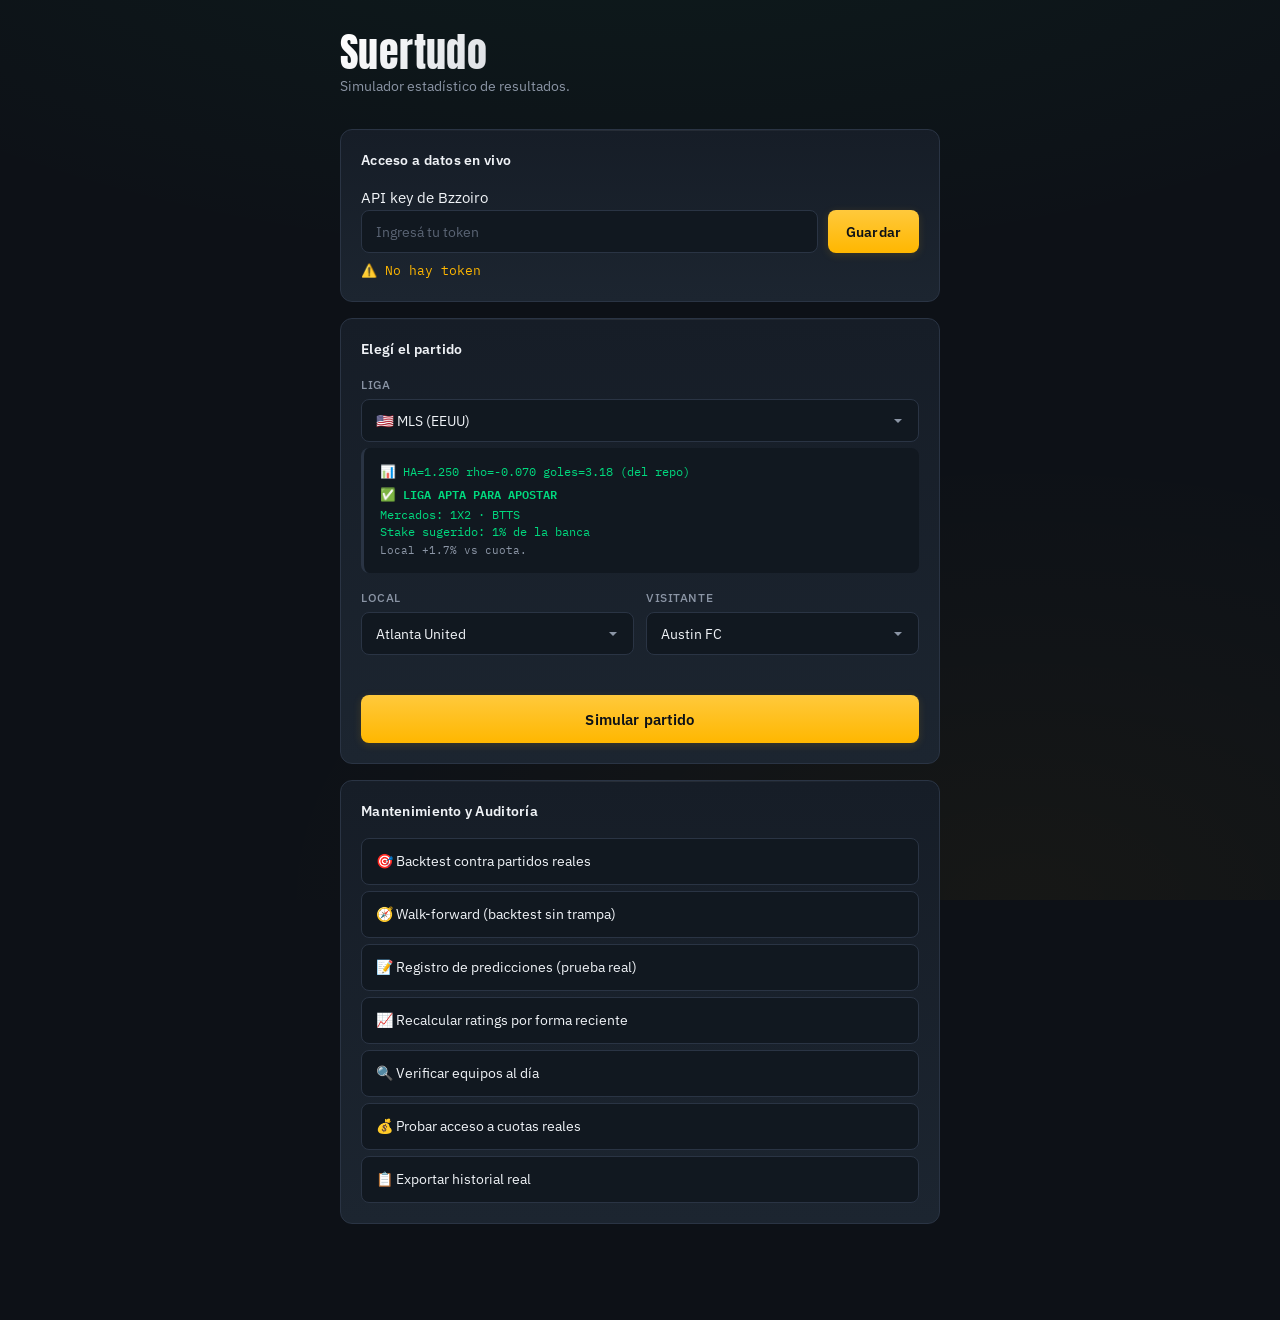
==== index.html @ 2f163e98 "Add files via upload" ====
<!DOCTYPE html>
<html lang="es">
<head>
  <meta charset="UTF-8">
  <meta name="viewport" content="width=device-width, initial-scale=1.0">
  <title>Suertudo — Simulador de córners y resultados</title>
  <link rel="preconnect" href="https://fonts.googleapis.com">
  <link rel="preconnect" href="https://fonts.gstatic.com" crossorigin>
  <link href="https://fonts.googleapis.com/css2?family=Anton&family=IBM+Plex+Mono:wght@400;500;600&family=IBM+Plex+Sans:wght@400;500;600;700&display=swap" rel="stylesheet">
  <link rel="stylesheet" href="styles.css">
</head>
<body>
  <div class="container">

    <header class="hero">
      <svg class="corner-graphic" viewBox="0 0 100 100" aria-hidden="true">
        <path d="M15 15 H85" />
        <path d="M15 15 V85" />
        <path d="M15 35 A20 20 0 0 1 35 15" />
      </svg>
      <h1>Suertudo</h1>
      <p class="tagline">Simulador estadístico de resultados.</p>
    </header>

    <section id="api-key-section" class="panel">
      <h2 class="panel-title">Acceso a datos en vivo</h2>
      <label for="api-key">API key de Bzzoiro</label>
      <div class="input-row">
        <input type="password" id="api-key" placeholder="Ingresá tu token" autocomplete="off">
        <button id="save-api-key">Guardar</button>
      </div>
      <span id="api-status"></span>
    </section>

    <section class="panel selector-section">
      <h2 class="panel-title">Elegí el partido</h2>
      <div class="field">
        <label for="league-select">Liga</label>
        <select id="league-select"></select>
        <div id="params-status" style="font-size:0.8rem; margin-top:6px; color:var(--chalk-dim);">
          ⚠️ Sin calibración guardada (corre backtest primero)
        </div>
      </div>
      <div class="field-row">
        <div class="field">
          <label for="home-team-select">Local</label>
          <select id="home-team-select"></select>
        </div>
        <div class="field">
          <label for="away-team-select">Visitante</label>
          <select id="away-team-select"></select>
        </div>
      </div>
      <button id="simulate-btn" class="btn-primary">Simular partido</button>
    </section>

    <section id="results" class="results" style="display:none;">
      <h2 class="panel-title">Predicciones</h2>
      <div id="predictions-content"></div>
    </section>

    <section class="panel">
      <h2 class="panel-title">Mantenimiento y Auditoría</h2>
      <div class="tools-list">
        <a href="backtest.html">🎯 Backtest contra partidos reales</a>
        <a href="walkforward.html">🧭 Walk-forward (backtest sin trampa)</a>
        <a href="registro.html">📝 Registro de predicciones (prueba real)</a>
        <a href="recalcular-ratings.html">📈 Recalcular ratings por forma reciente</a>
        <a href="verificar-equipos.html">🔍 Verificar equipos al día</a>
        <a href="probar-cuotas.html">💰 Probar acceso a cuotas reales</a>
        <a href="export-historial.html">📋 Exportar historial real</a>
      </div>
    </section>

  </div>

  <script type="module" src="app.js"></script>
</body>
</html>
---- styles.css ----
/* ============================================================================
   SCOREPRO — Estilo atractivo
   ========================================================================== */

:root {
  /* Fondo con profundidad */
  --bg: #0d1117;
  --bg-2: #111820;
  --surface: #161d27;
  --surface-2: #1c2530;
  --surface-hover: #212b38;
  --line: #2a3444;
  --line-soft: #1e2632;

  /* Texto */
  --text: #f0f3f7;
  --text-dim: #8b95a5;
  --text-faint: #5a6474;

  /* Alias: las páginas usan var(--chalk)/var(--chalk-dim), que no existían
     (el texto atenuado no se atenuaba). */
  --chalk: var(--text);
  --chalk-dim: var(--text-dim);

  /* Acentos */
  --green: #00d97e;
  --green-soft: rgba(0, 217, 126, 0.12);
  --yellow: #ffb700;
  --yellow-soft: rgba(255, 183, 0, 0.12);
  --red: #ff4757;
  --red-soft: rgba(255, 71, 87, 0.12);
  --accent: #ffb700;
  --accent-soft: rgba(255, 183, 0, 0.12);

  --radius: 12px;
  --radius-sm: 8px;
  --t: 0.2s cubic-bezier(0.4, 0, 0.2, 1);
}

/* ============================================================================
   Reset
   ========================================================================== */

* {
  box-sizing: border-box;
  margin: 0;
  padding: 0;
}

body {
  font-family: 'IBM Plex Sans', -apple-system, BlinkMacSystemFont, sans-serif;
  background: var(--bg);
  color: var(--text);
  line-height: 1.5;
  font-size: 15px;
  -webkit-font-smoothing: antialiased;
  -moz-osx-font-smoothing: grayscale;
  min-height: 100vh;
  background-image:
    radial-gradient(ellipse 80% 50% at 50% -20%, rgba(0, 217, 126, 0.06), transparent),
    radial-gradient(ellipse 60% 50% at 80% 100%, rgba(255, 183, 0, 0.04), transparent);
  background-attachment: fixed;
}

/* ============================================================================
   Layout
   ========================================================================== */

.container {
  max-width: 640px;
  margin: 0 auto;
  padding: 32px 20px 80px;
}

/* ============================================================================
   Hero
   ========================================================================== */

.hero {
  text-align: left;
  padding: 0 0 32px;
}

/* Ocultar el SVG decorativo del hero */
.hero .corner-graphic {
  display: none;
}

.hero h1 {
  font-family: 'Anton', sans-serif;
  font-size: 2.5rem;
  font-weight: 400;
  letter-spacing: 0.01em;
  color: var(--text);
  margin-bottom: 4px;
  background: linear-gradient(135deg, #ffffff 0%, #8b95a5 100%);
  -webkit-background-clip: text;
  -webkit-text-fill-color: transparent;
  background-clip: text;
  line-height: 1;
}

.hero .tagline {
  color: var(--text-dim);
  font-size: 0.875rem;
}

/* ============================================================================
   Panel
   ========================================================================== */

.panel {
  background: linear-gradient(180deg, var(--surface) 0%, var(--surface-2) 100%);
  border: 1px solid var(--line);
  border-radius: var(--radius);
  padding: 20px;
  margin-bottom: 16px;
  transition: border-color var(--t);
  position: relative;
  overflow: hidden;
}

.panel::before {
  content: '';
  position: absolute;
  top: 0;
  left: 0;
  right: 0;
  height: 1px;
  background: linear-gradient(90deg, transparent, rgba(255,255,255,0.08), transparent);
  pointer-events: none;
}

.panel:hover {
  border-color: #3a4556;
}

.panel-title {
  font-size: 0.875rem;
  font-weight: 600;
  color: var(--text);
  margin-bottom: 16px;
  letter-spacing: 0.02em;
  display: flex;
  align-items: center;
  gap: 8px;
}

.panel-title small {
  font-size: 0.75rem;
  color: var(--text-dim);
  font-weight: 400;
}

/* ============================================================================
   Campos
   ========================================================================== */

.field {
  margin-bottom: 16px;
}

.field:last-child {
  margin-bottom: 0;
}

.field label {
  display: block;
  font-size: 0.72rem;
  color: var(--text-dim);
  margin-bottom: 6px;
  font-weight: 500;
  letter-spacing: 0.05em;
  text-transform: uppercase;
}

.field-row {
  display: grid;
  grid-template-columns: 1fr 1fr;
  gap: 12px;
  margin-bottom: 16px;
}

@media (max-width: 520px) {
  .field-row {
    grid-template-columns: 1fr;
  }
}

/* ============================================================================
   Inputs y selects
   ========================================================================== */

input[type="password"],
input[type="text"],
input[type="number"],
input[type="date"],
input[type="file"],
select {
  width: 100%;
  background: var(--bg-2);
  border: 1px solid var(--line);
  border-radius: var(--radius-sm);
  color: var(--text);
  padding: 11px 14px;
  font-size: 0.9rem;
  font-family: inherit;
  transition: border-color var(--t), background var(--t);
  outline: none;
  appearance: none;
  -webkit-appearance: none;
}

select {
  background-image: url("data:image/svg+xml;charset=US-ASCII,%3Csvg%20xmlns%3D%22http%3A%2F%2Fwww.w3.org%2F2000%2Fsvg%22%20width%3D%2212%22%20height%3D%2212%22%20viewBox%3D%220%200%2012%2012%22%3E%3Cpath%20fill%3D%22%238b95a5%22%20d%3D%22M6%208L2%204h8z%22%2F%3E%3C%2Fsvg%3E");
  background-repeat: no-repeat;
  background-position: right 14px center;
  padding-right: 36px;
  cursor: pointer;
}

input:hover,
select:hover {
  border-color: #3a4556;
  background: var(--surface-hover);
}

input:focus,
select:focus {
  border-color: var(--accent);
  background: var(--surface-hover);
  box-shadow: 0 0 0 3px var(--accent-soft);
}

input::placeholder {
  color: var(--text-faint);
}

.input-row {
  display: flex;
  gap: 10px;
}

.input-row input {
  flex: 1;
}

/* ============================================================================
   Botones
   ========================================================================== */

button,
.btn-primary {
  background: linear-gradient(180deg, #ffc93c 0%, #ffb700 100%);
  color: #0d1117;
  border: none;
  border-radius: var(--radius-sm);
  padding: 11px 18px;
  font-size: 0.9rem;
  font-weight: 600;
  font-family: inherit;
  letter-spacing: 0.01em;
  cursor: pointer;
  transition: transform var(--t), box-shadow var(--t), filter var(--t);
  box-shadow: 0 2px 8px rgba(255, 183, 0, 0.15);
}

button:hover,
.btn-primary:hover {
  transform: translateY(-1px);
  box-shadow: 0 4px 16px rgba(255, 183, 0, 0.3);
  filter: brightness(1.05);
}

button:active,
.btn-primary:active {
  transform: translateY(0);
  box-shadow: 0 1px 4px rgba(255, 183, 0, 0.2);
}

button:disabled,
.btn-primary:disabled {
  opacity: 0.4;
  cursor: not-allowed;
  transform: none;
}

#simulate-btn {
  width: 100%;
  padding: 14px 18px;
  font-size: 0.95rem;
  margin-top: 8px;
}

#export-params-btn {
  background: linear-gradient(180deg, #00e88a 0%, #00d97e 100%);
  color: #0d1117;
}

/* ============================================================================
   Status
   ========================================================================== */

#api-status {
  display: inline-block;
  font-size: 0.8125rem;
  margin-top: 8px;
  font-family: 'IBM Plex Mono', monospace;
}

#params-status {
  font-size: 0.8125rem;
  margin-top: 12px;
  padding: 14px 16px;
  background: var(--bg-2);
  border-radius: var(--radius-sm);
  border-left: 3px solid var(--line);
  font-family: 'IBM Plex Mono', monospace;
  line-height: 1.7;
  transition: border-color var(--t), background var(--t);
}

/* ============================================================================
   Cards
   ========================================================================== */

.card {
  background: linear-gradient(180deg, var(--surface) 0%, var(--surface-2) 100%);
  border: 1px solid var(--line);
  border-radius: var(--radius);
  padding: 18px;
  margin-bottom: 12px;
  transition: border-color var(--t), transform var(--t);
  position: relative;
}

.card:hover {
  border-color: #3a4556;
}

.card h3 {
  font-size: 0.9rem;
  font-weight: 600;
  color: var(--text);
  margin-bottom: 14px;
  display: flex;
  align-items: center;
  justify-content: space-between;
  gap: 8px;
  letter-spacing: 0.01em;
}

.card h3 small {
  font-size: 0.72rem;
  color: var(--text-dim);
  font-weight: 400;
}

.card .corner-team-title {
  font-size: 0.72rem;
  color: var(--text-dim);
  margin-top: 16px;
  margin-bottom: 8px;
  font-weight: 500;
  text-transform: uppercase;
  letter-spacing: 0.05em;
}

/* ============================================================================
   Filas de probabilidades
   ========================================================================== */

.prob-row {
  margin-bottom: 14px;
}

.prob-row:last-child {
  margin-bottom: 0;
}

.prob-row-top {
  display: flex;
  justify-content: space-between;
  align-items: baseline;
  margin-bottom: 6px;
  font-size: 0.875rem;
}

.prob-row-top > span:first-child {
  color: var(--text);
}

.prob {
  font-family: 'IBM Plex Mono', monospace;
  font-weight: 600;
  font-size: 0.9rem;
}

/* ============================================================================
   Barra semáforo
   ========================================================================== */

.semaforo-track {
  width: 100%;
  height: 4px;
  background: var(--bg-2);
  border-radius: 2px;
  overflow: hidden;
  position: relative;
}

.semaforo-fill {
  height: 100%;
  border-radius: 2px;
  transition: width var(--t);
  position: relative;
}

.semaforo-fill::after {
  content: '';
  position: absolute;
  inset: 0;
  background: linear-gradient(90deg, transparent, rgba(255,255,255,0.25));
  pointer-events: none;
}

/* ============================================================================
   Comparación
   ========================================================================== */

.compare-row {
  display: grid;
  grid-template-columns: 1.2fr 1fr 1fr 1fr;
  gap: 8px;
  align-items: center;
  padding: 9px 0;
  border-bottom: 1px solid var(--line-soft);
  font-size: 0.8125rem;
}

.compare-row:last-child {
  border-bottom: none;
}

.compare-row.compare-head {
  font-size: 0.6875rem;
  color: var(--text-dim);
  padding-bottom: 8px;
  border-bottom: 1px solid var(--line);
  font-weight: 500;
  text-transform: uppercase;
  letter-spacing: 0.05em;
}

.grid-plain {
  font-family: 'IBM Plex Mono', monospace;
  font-size: 0.8125rem;
  color: var(--text);
  text-align: center;
}

/* ============================================================================
   Grid prob
   ========================================================================== */

.grid-prob {
  display: flex;
  flex-direction: column;
  gap: 4px;
  align-items: center;
}

.grid-prob-value {
  font-family: 'IBM Plex Mono', monospace;
  font-size: 0.78rem;
  font-weight: 600;
}

.grid-prob-bar {
  display: block;
  width: 100%;
  height: 3px;
  background: var(--bg-2);
  border-radius: 2px;
  overflow: hidden;
}

.grid-prob-bar > span {
  display: block;
  height: 100%;
  border-radius: 2px;
  transition: width var(--t);
}

/* ============================================================================
   Herramientas
   ========================================================================== */

.tools-list {
  display: flex;
  flex-direction: column;
  gap: 6px;
}

.tools-list a {
  display: flex;
  align-items: center;
  padding: 12px 14px;
  background: var(--bg-2);
  border: 1px solid var(--line);
  border-radius: var(--radius-sm);
  color: var(--text);
  text-decoration: none;
  font-size: 0.875rem;
  transition: all var(--t);
}

.tools-list a:hover {
  background: var(--surface-hover);
  border-color: #3a4556;
  transform: translateX(2px);
}

/* ============================================================================
   Scrollbar
   ========================================================================== */

::-webkit-scrollbar {
  width: 8px;
  height: 8px;
}

::-webkit-scrollbar-track {
  background: var(--bg);
}

::-webkit-scrollbar-thumb {
  background: var(--line);
  border-radius: 4px;
}

::-webkit-scrollbar-thumb:hover {
  background: #3a4556;
}

/* ============================================================================
   Responsive
   ========================================================================== */

@media (max-width: 480px) {
  .container {
    padding: 24px 16px 64px;
  }

  .panel {
    padding: 18px;
  }

  .card {
    padding: 16px;
  }

  .hero h1 {
    font-size: 2rem;
  }

  .compare-row {
    font-size: 0.75rem;
  }

  .grid-plain,
  .grid-prob-value {
    font-size: 0.72rem;
  }
}

/* ============================================================================
   Destello parpadeante en picks recomendados
   ========================================================================== */

@keyframes pickGlow {
  0%, 100% {
    border-color: rgba(0, 217, 126, 0.4);
    box-shadow: 0 0 0 rgba(0, 217, 126, 0);
  }
  50% {
    border-color: rgba(0, 217, 126, 1);
    box-shadow: 0 0 16px rgba(0, 217, 126, 0.25);
  }
}

.card[style*="border:2px solid var(--green)"],
.card[style*="border: 2px solid var(--green)"] {
  animation: pickGlow 2.5s ease-in-out infinite;
}

.card.pick-card {
  animation: pickGlow 2.5s ease-in-out infinite;
}

@media (prefers-reduced-motion: reduce) {
  .card[style*="border:2px solid var(--green)"],
  .card[style*="border: 2px solid var(--green)"],
  .card.pick-card {
    animation: none;
  }
}


/* ============================================================================
   Cuota de la casa por pick (EV)
   ========================================================================== */

.odds-line {
  display: flex;
  flex-wrap: wrap;
  align-items: center;
  gap: 8px;
  margin-top: 8px;
  font-size: 0.72rem;
  color: var(--text-dim);
}

.odds-line input.odds-input {
  width: 110px;
  padding: 6px 10px;
  font-size: 0.8rem;
  font-family: 'IBM Plex Mono', monospace;
}

.odds-line .ev-out {
  font-family: 'IBM Plex Mono', monospace;
  font-weight: 600;
}
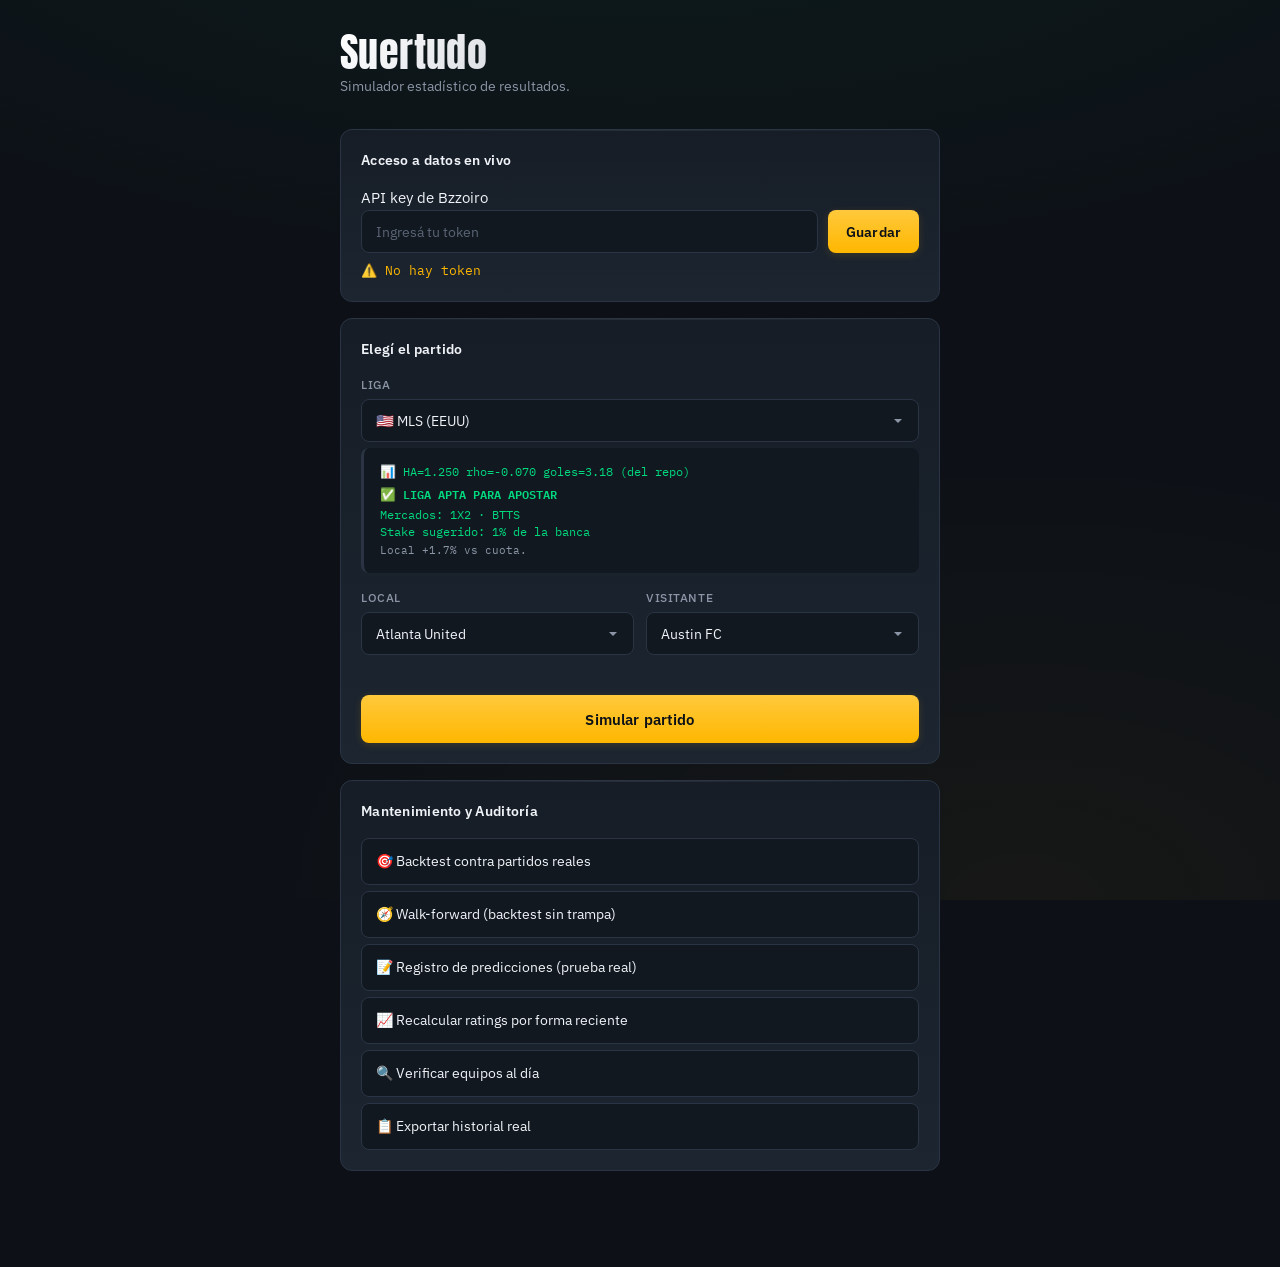
==== commit a2ed8b6b: "Remove link to 'Probar acceso a cuotas reales'" ====
--- a/index.html
+++ b/index.html
@@ -67,7 +67,6 @@
         <a href="registro.html">📝 Registro de predicciones (prueba real)</a>
         <a href="recalcular-ratings.html">📈 Recalcular ratings por forma reciente</a>
         <a href="verificar-equipos.html">🔍 Verificar equipos al día</a>
-        <a href="probar-cuotas.html">💰 Probar acceso a cuotas reales</a>
         <a href="export-historial.html">📋 Exportar historial real</a>
       </div>
     </section>
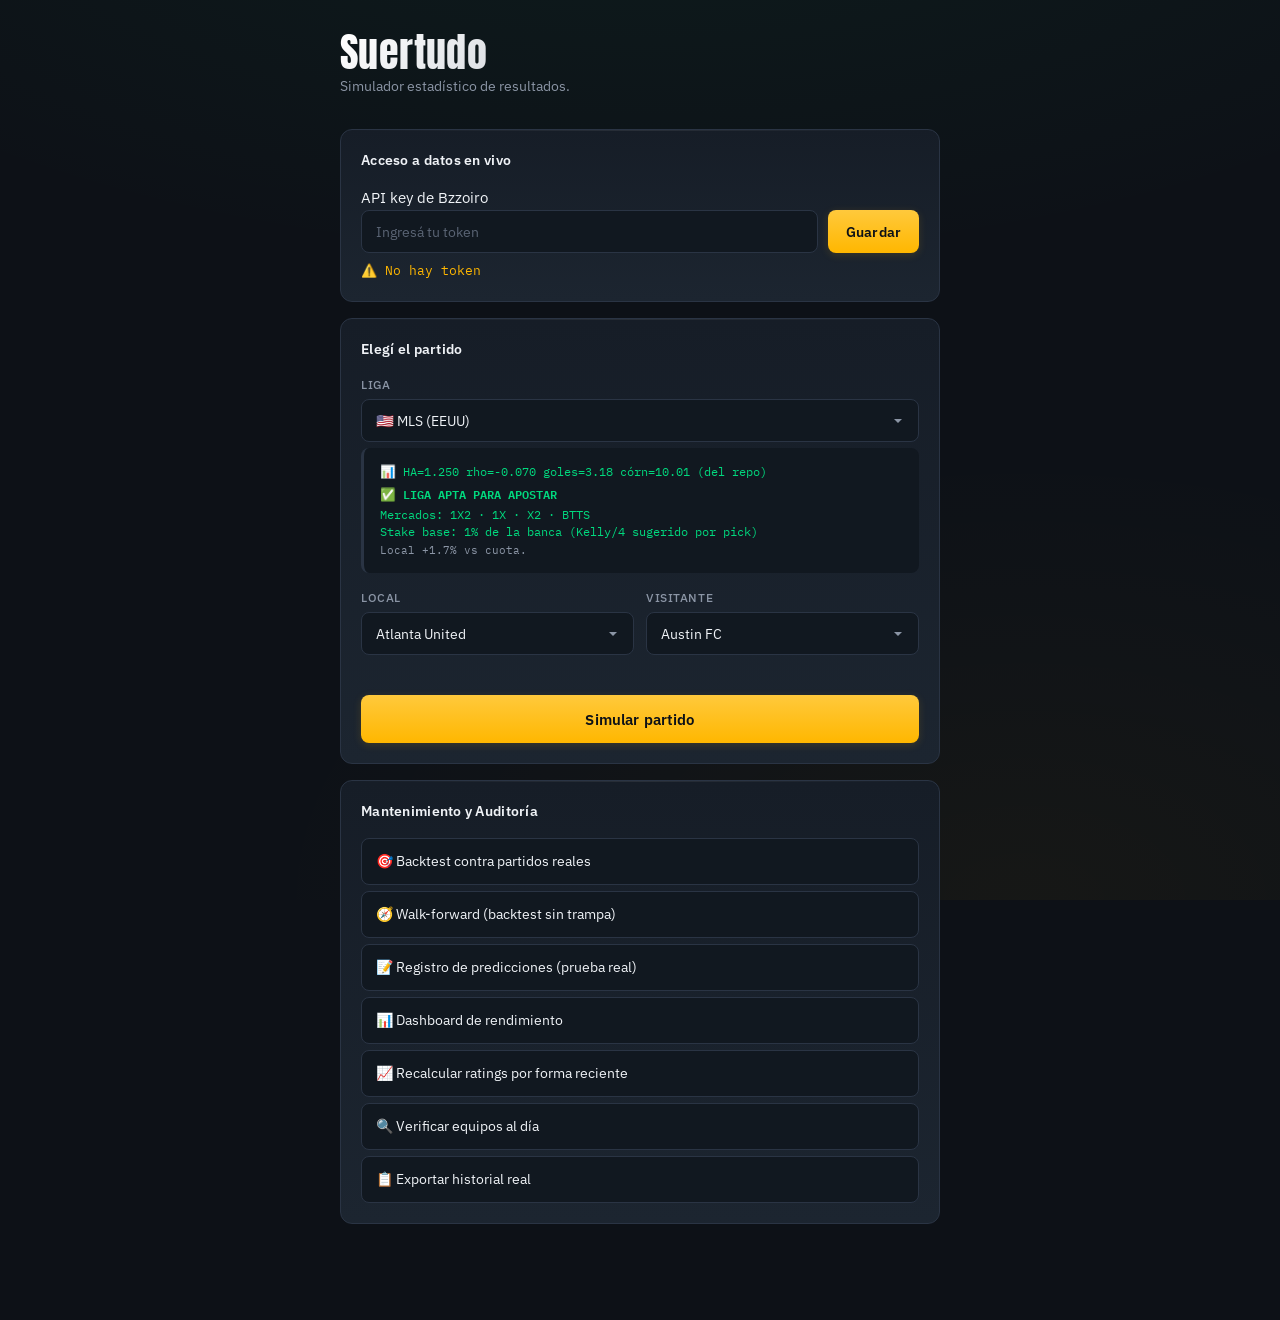
==== commit 2558dcd3: "Add dashboard link to tools list in index.html" ====
--- a/index.html
+++ b/index.html
@@ -65,6 +65,7 @@
         <a href="backtest.html">🎯 Backtest contra partidos reales</a>
         <a href="walkforward.html">🧭 Walk-forward (backtest sin trampa)</a>
         <a href="registro.html">📝 Registro de predicciones (prueba real)</a>
+        <a href="dashboard.html">📊 Dashboard de rendimiento</a>
         <a href="recalcular-ratings.html">📈 Recalcular ratings por forma reciente</a>
         <a href="verificar-equipos.html">🔍 Verificar equipos al día</a>
         <a href="export-historial.html">📋 Exportar historial real</a>
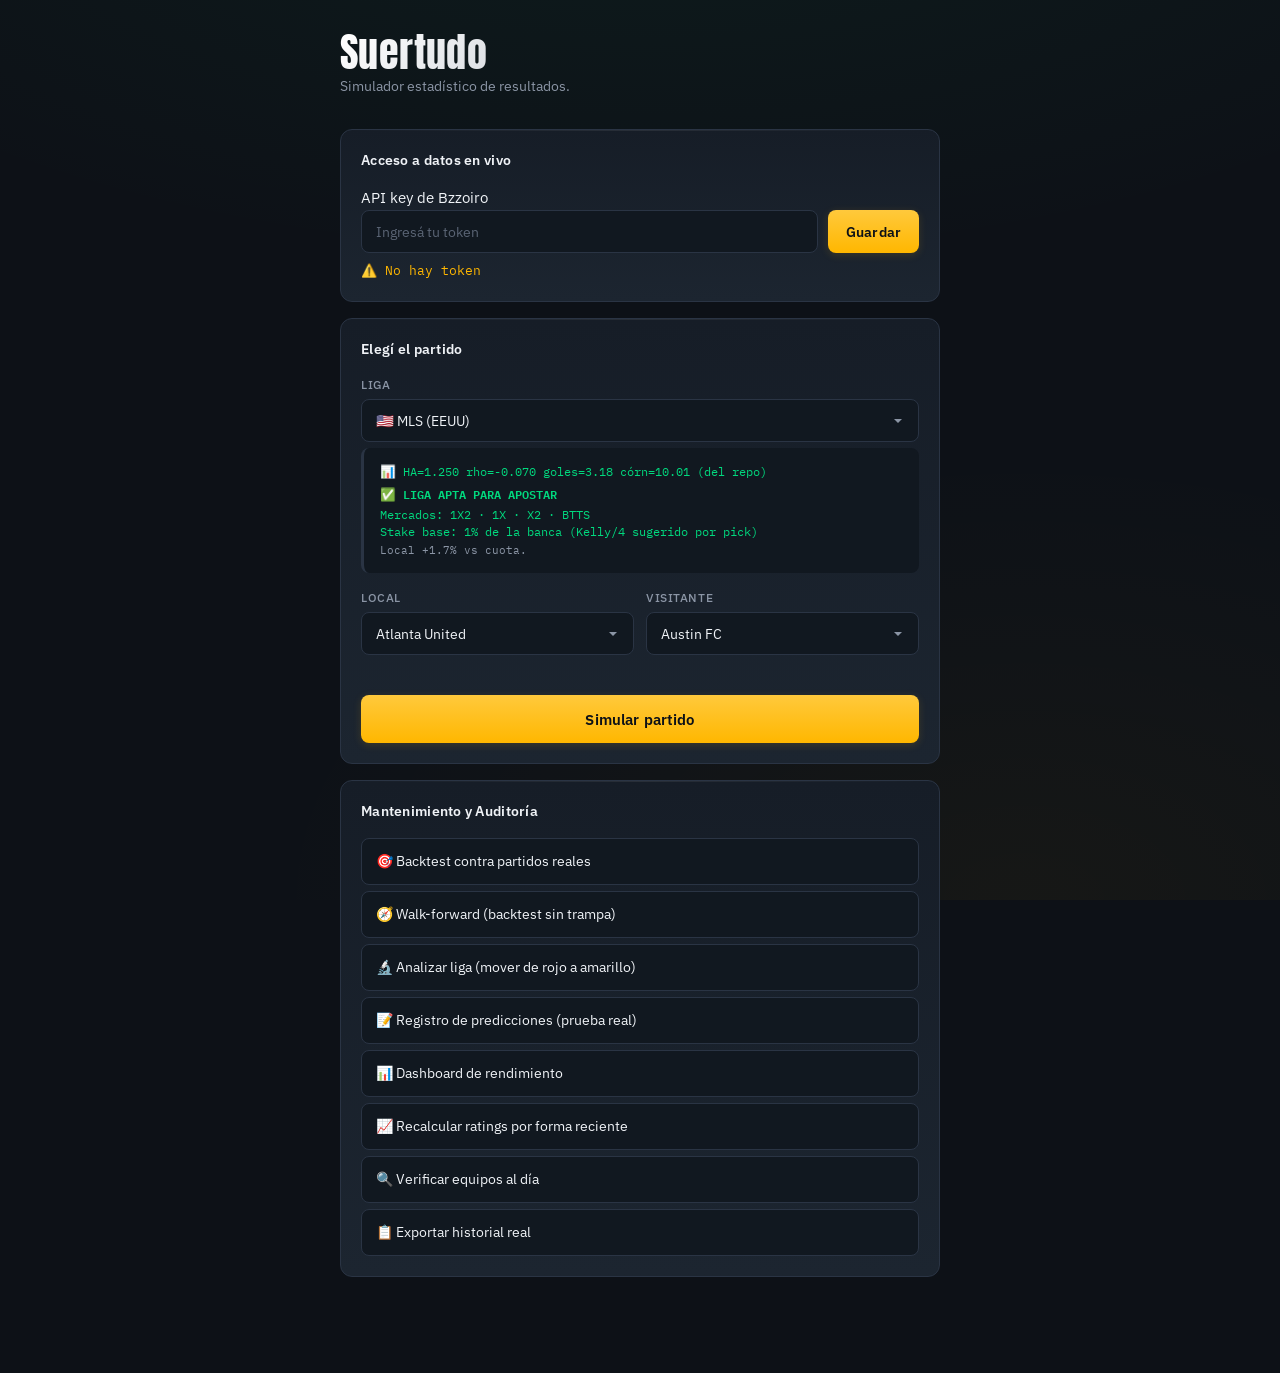
==== commit a1754a74: "Update index.html" ====
--- a/index.html
+++ b/index.html
@@ -64,6 +64,7 @@
       <div class="tools-list">
         <a href="backtest.html">🎯 Backtest contra partidos reales</a>
         <a href="walkforward.html">🧭 Walk-forward (backtest sin trampa)</a>
+        <a href="analizar-liga.html">🔬 Analizar liga (mover de rojo a amarillo)</a>
         <a href="registro.html">📝 Registro de predicciones (prueba real)</a>
         <a href="dashboard.html">📊 Dashboard de rendimiento</a>
         <a href="recalcular-ratings.html">📈 Recalcular ratings por forma reciente</a>
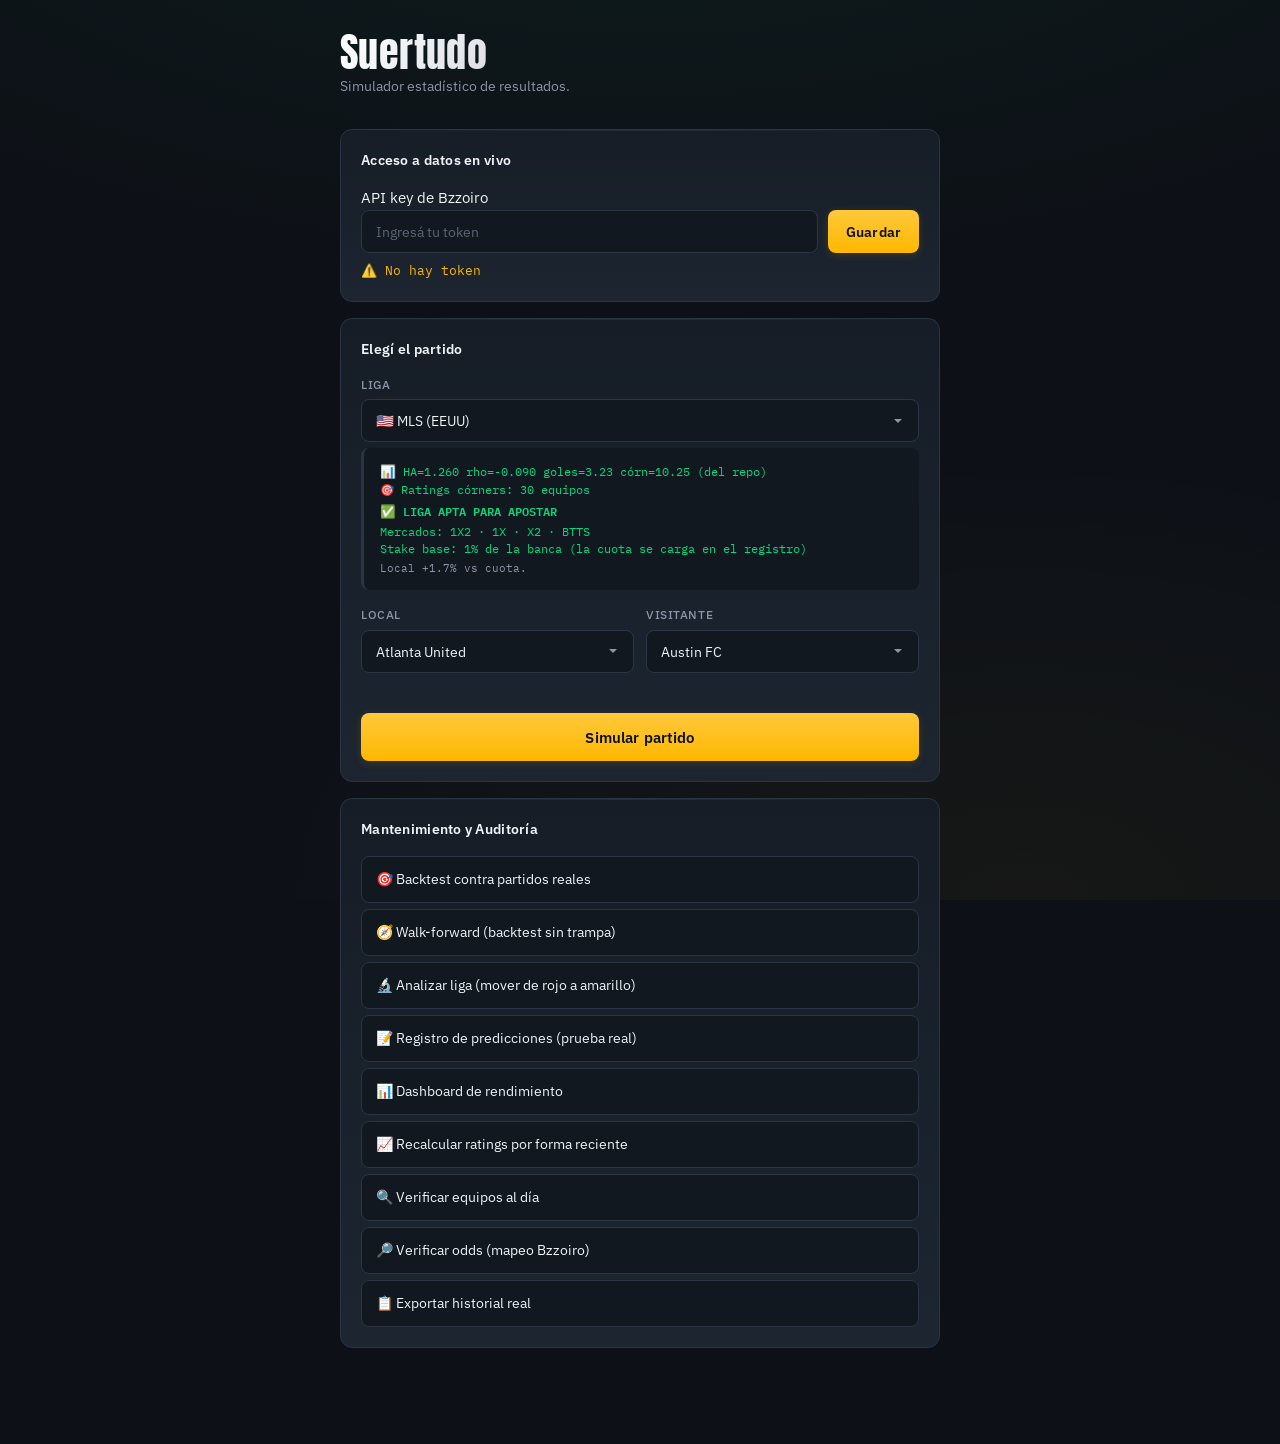
==== commit ac85886b: "Add link to verificar-odds.html in index.html" ====
--- a/index.html
+++ b/index.html
@@ -69,6 +69,7 @@
         <a href="dashboard.html">📊 Dashboard de rendimiento</a>
         <a href="recalcular-ratings.html">📈 Recalcular ratings por forma reciente</a>
         <a href="verificar-equipos.html">🔍 Verificar equipos al día</a>
+        <a href="verificar-odds.html">🔎 Verificar odds (mapeo Bzzoiro)</a>
         <a href="export-historial.html">📋 Exportar historial real</a>
       </div>
     </section>
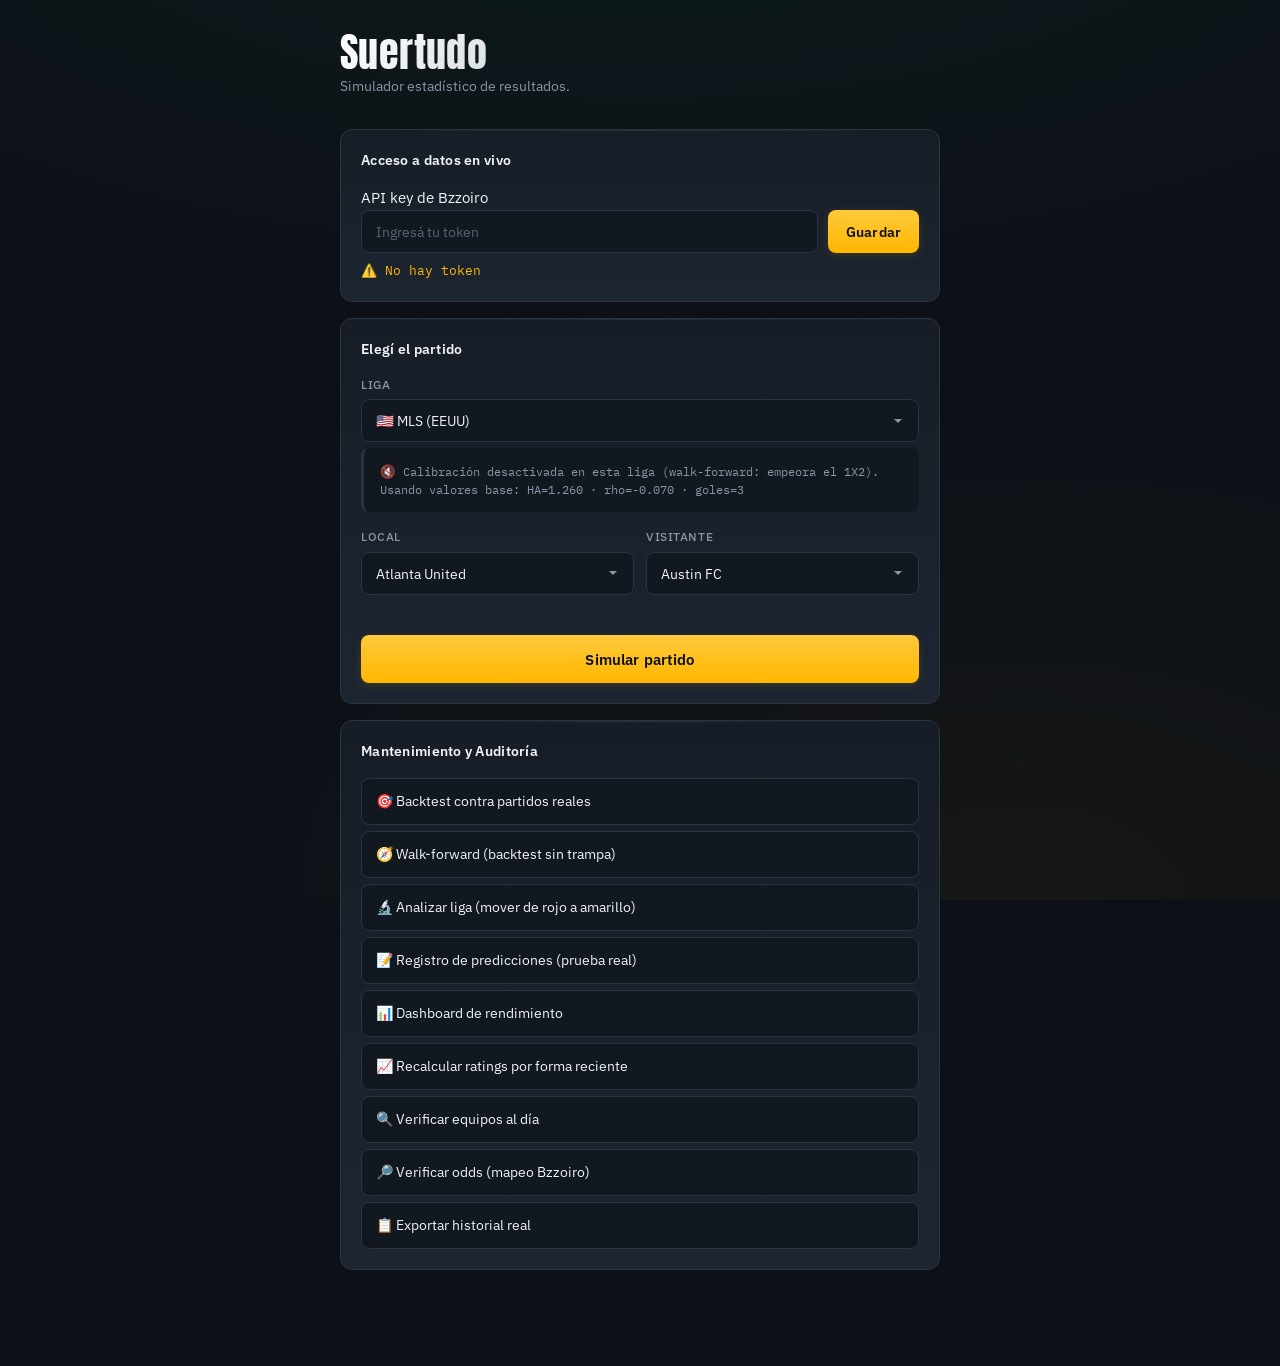
==== commit d9b34b56: "Add PWA configuration and service worker registration" ====
--- a/index.html
+++ b/index.html
@@ -4,6 +4,13 @@
   <meta charset="UTF-8">
   <meta name="viewport" content="width=device-width, initial-scale=1.0">
   <title>Suertudo — Simulador de córners y resultados</title>
+  
+  <!-- CONFIGURACIÓN PWA -->
+  <link rel="manifest" href="manifest.json">
+  <meta name="theme-color" content="#00d97e">
+  <link rel="icon" href="icono.png" type="image/png">
+  <!-- FIN CONFIGURACIÓN PWA -->
+
   <link rel="preconnect" href="https://fonts.googleapis.com">
   <link rel="preconnect" href="https://fonts.gstatic.com" crossorigin>
   <link href="https://fonts.googleapis.com/css2?family=Anton&family=IBM+Plex+Mono:wght@400;500;600&family=IBM+Plex+Sans:wght@400;500;600;700&display=swap" rel="stylesheet">
@@ -77,5 +84,16 @@
   </div>
 
   <script type="module" src="app.js"></script>
+
+  <!-- REGISTRO DEL SERVICE WORKER -->
+  <script>
+    if ('serviceWorker' in navigator) {
+      window.addEventListener('load', () => {
+        navigator.serviceWorker.register('./sw.js')
+          .then(reg => console.log('SW registrado correctamente'))
+          .catch(err => console.log('Error al registrar SW:', err));
+      });
+    }
+  </script>
 </body>
 </html>
--- a/styles.css
+++ b/styles.css
@@ -17,8 +17,7 @@
   --text-dim: #8b95a5;
   --text-faint: #5a6474;
 
-  /* Alias: las páginas usan var(--chalk)/var(--chalk-dim), que no existían
-     (el texto atenuado no se atenuaba). */
+  /* Alias */
   --chalk: var(--text);
   --chalk-dim: var(--text-dim);
 
@@ -81,7 +80,6 @@
   padding: 0 0 32px;
 }
 
-/* Ocultar el SVG decorativo del hero */
 .hero .corner-graphic {
   display: none;
 }
@@ -338,6 +336,13 @@
   border-color: #3a4556;
 }
 
+/* NUEVO: Tarjeta destacada para los Mejores Picks */
+.card-destacada {
+  background: linear-gradient(180deg, rgba(0, 217, 126, 0.08) 0%, var(--surface) 100%);
+  border: 1px solid rgba(0, 217, 126, 0.3);
+  box-shadow: 0 4px 20px rgba(0, 217, 126, 0.05);
+}
+
 .card h3 {
   font-size: 0.9rem;
   font-weight: 600;
@@ -397,22 +402,23 @@
 }
 
 /* ============================================================================
-   Barra semáforo
+   Barra semáforo (ACTUALIZADA)
    ========================================================================== */
 
 .semaforo-track {
   width: 100%;
-  height: 4px;
+  height: 8px; /* Antes 4px */
   background: var(--bg-2);
-  border-radius: 2px;
+  border-radius: 4px;
   overflow: hidden;
+  margin-top: 6px;
   position: relative;
 }
 
 .semaforo-fill {
   height: 100%;
-  border-radius: 2px;
-  transition: width var(--t);
+  border-radius: 4px;
+  transition: width 0.6s cubic-bezier(0.4, 0, 0.2, 1);
   position: relative;
 }
 
@@ -420,7 +426,7 @@
   content: '';
   position: absolute;
   inset: 0;
-  background: linear-gradient(90deg, transparent, rgba(255,255,255,0.25));
+  background: linear-gradient(90deg, transparent, rgba(255,255,255,0.2));
   pointer-events: none;
 }
 
@@ -606,7 +612,6 @@
   }
 }
 
-
 /* ============================================================================
    Cuota de la casa por pick (EV)
    ========================================================================== */
@@ -632,3 +637,88 @@
   font-family: 'IBM Plex Mono', monospace;
   font-weight: 600;
 }
+
+/* ============================================================================
+   NUEVAS CLASES (Mejoras Visuales)
+   ========================================================================== */
+
+/* 1. Grid de 2 columnas para Goles y Córners */
+.markets-grid {
+  display: grid;
+  grid-template-columns: 1fr 1fr;
+  gap: 12px;
+  margin-bottom: 12px;
+}
+@media (max-width: 480px) {
+  .markets-grid {
+    grid-template-columns: 1fr;
+    gap: 0;
+  }
+}
+
+/* 2. Badge para la Cuota Justa */
+.badge-justa {
+  display: inline-block;
+  font-family: 'IBM Plex Mono', monospace;
+  font-size: 0.65rem;
+  background: rgba(255, 183, 0, 0.15);
+  color: var(--yellow);
+  padding: 2px 6px;
+  border-radius: 4px;
+  margin-left: 8px;
+  vertical-align: middle;
+  border: 1px solid rgba(255, 183, 0, 0.3);
+  font-weight: 500;
+}
+
+/* 3. Puntitos de colores para reemplazar emojis */
+.dot {
+  display: inline-block;
+  width: 8px;
+  height: 8px;
+  border-radius: 50%;
+  margin-right: 8px;
+  vertical-align: middle;
+}
+.dot-green { background: var(--green); box-shadow: 0 0 6px rgba(0, 217, 126, 0.5); }
+.dot-yellow { background: var(--yellow); }
+.dot-red { background: var(--red); }
+
+/* 4. Encabezado del partido (Match Header) */
+.match-header {
+  display: flex;
+  justify-content: space-between;
+  align-items: center;
+  padding: 16px 20px;
+  background: var(--surface-2);
+  border: 1px solid var(--line);
+  border-radius: var(--radius);
+  margin-bottom: 16px;
+}
+.match-team {
+  text-align: center;
+  flex: 1;
+}
+.match-team-name {
+  font-weight: 600;
+  font-size: 1.1rem;
+  color: var(--text);
+  line-height: 1.2;
+}
+.match-team-role {
+  font-size: 0.7rem;
+  color: var(--text-dim);
+  text-transform: uppercase;
+  letter-spacing: 0.05em;
+  margin-top: 4px;
+}
+.match-vs {
+  font-family: 'Anton', sans-serif;
+  font-size: 1.5rem;
+  color: var(--line);
+  padding: 0 16px;
+}
+@media (max-width: 480px) {
+  .match-team-name { font-size: 0.95rem; }
+  .match-vs { font-size: 1.2rem; padding: 0 10px; }
+}
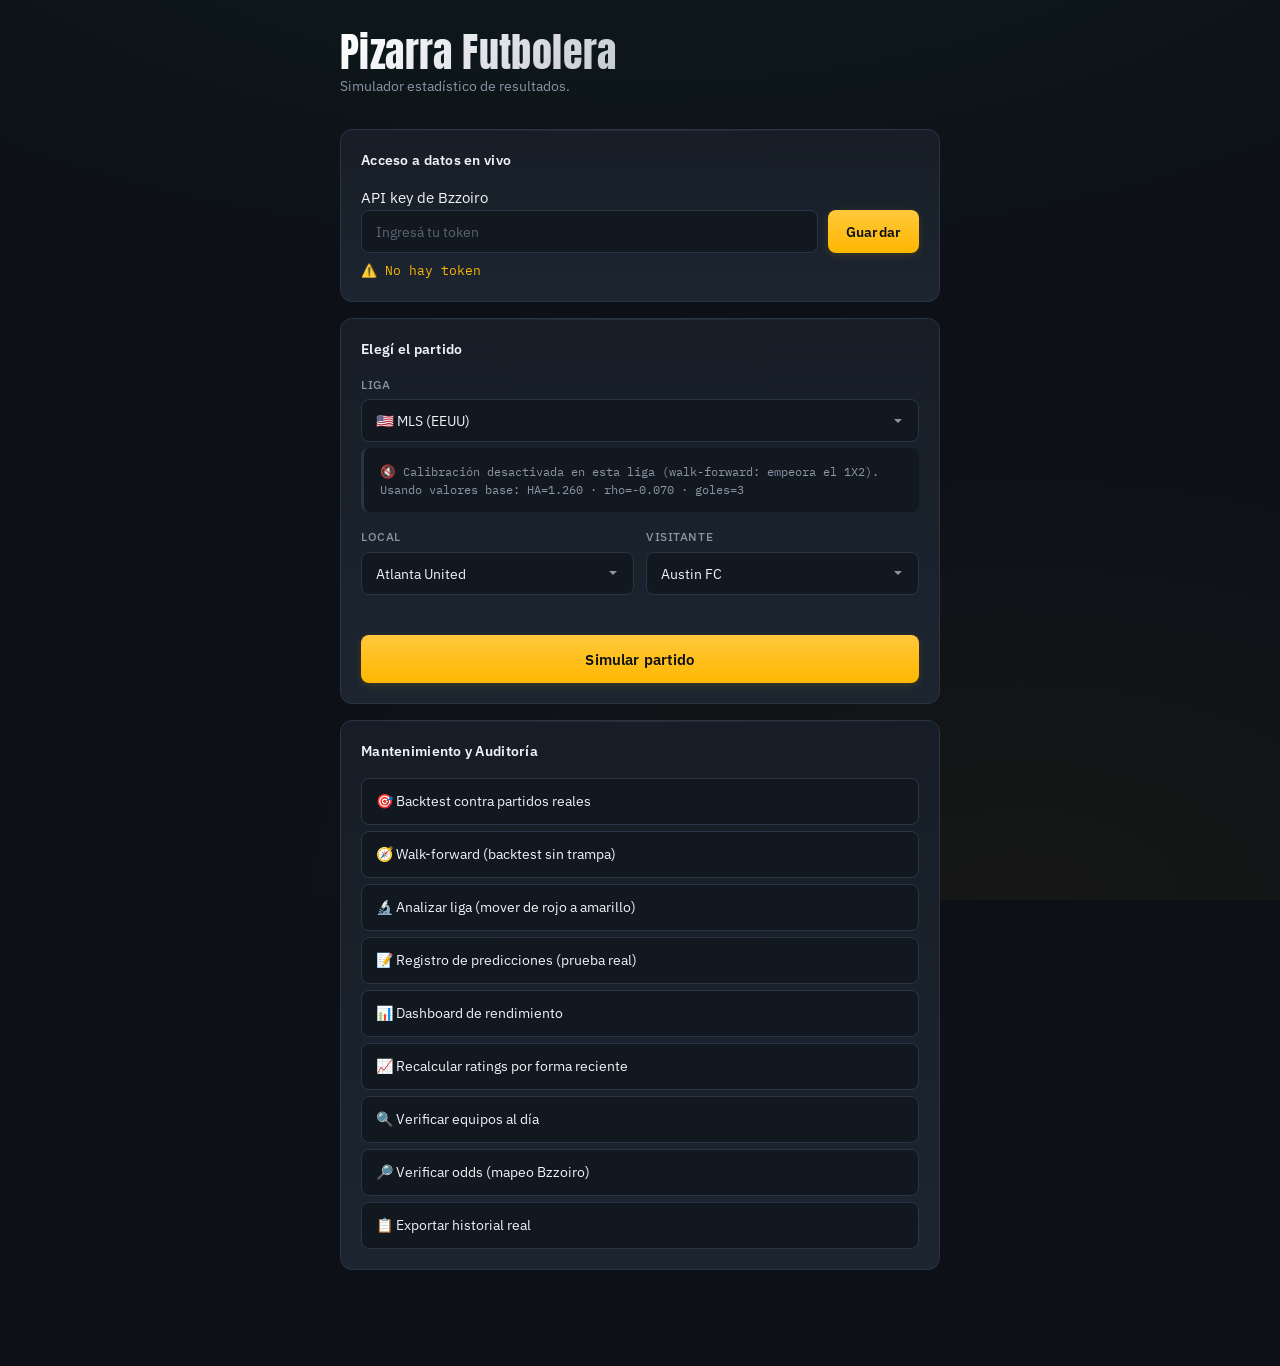
==== commit 641c9f44: "Update title and header text in index.html" ====
--- a/index.html
+++ b/index.html
@@ -3,7 +3,7 @@
 <head>
   <meta charset="UTF-8">
   <meta name="viewport" content="width=device-width, initial-scale=1.0">
-  <title>Suertudo — Simulador de córners y resultados</title>
+  <title>Pizarra Futbolera — Simulador  resultados</title>
   
   <!-- CONFIGURACIÓN PWA -->
   <link rel="manifest" href="manifest.json">
@@ -25,7 +25,7 @@
         <path d="M15 15 V85" />
         <path d="M15 35 A20 20 0 0 1 35 15" />
       </svg>
-      <h1>Suertudo</h1>
+      <h1>Pizarra Futbolera</h1>
       <p class="tagline">Simulador estadístico de resultados.</p>
     </header>
 
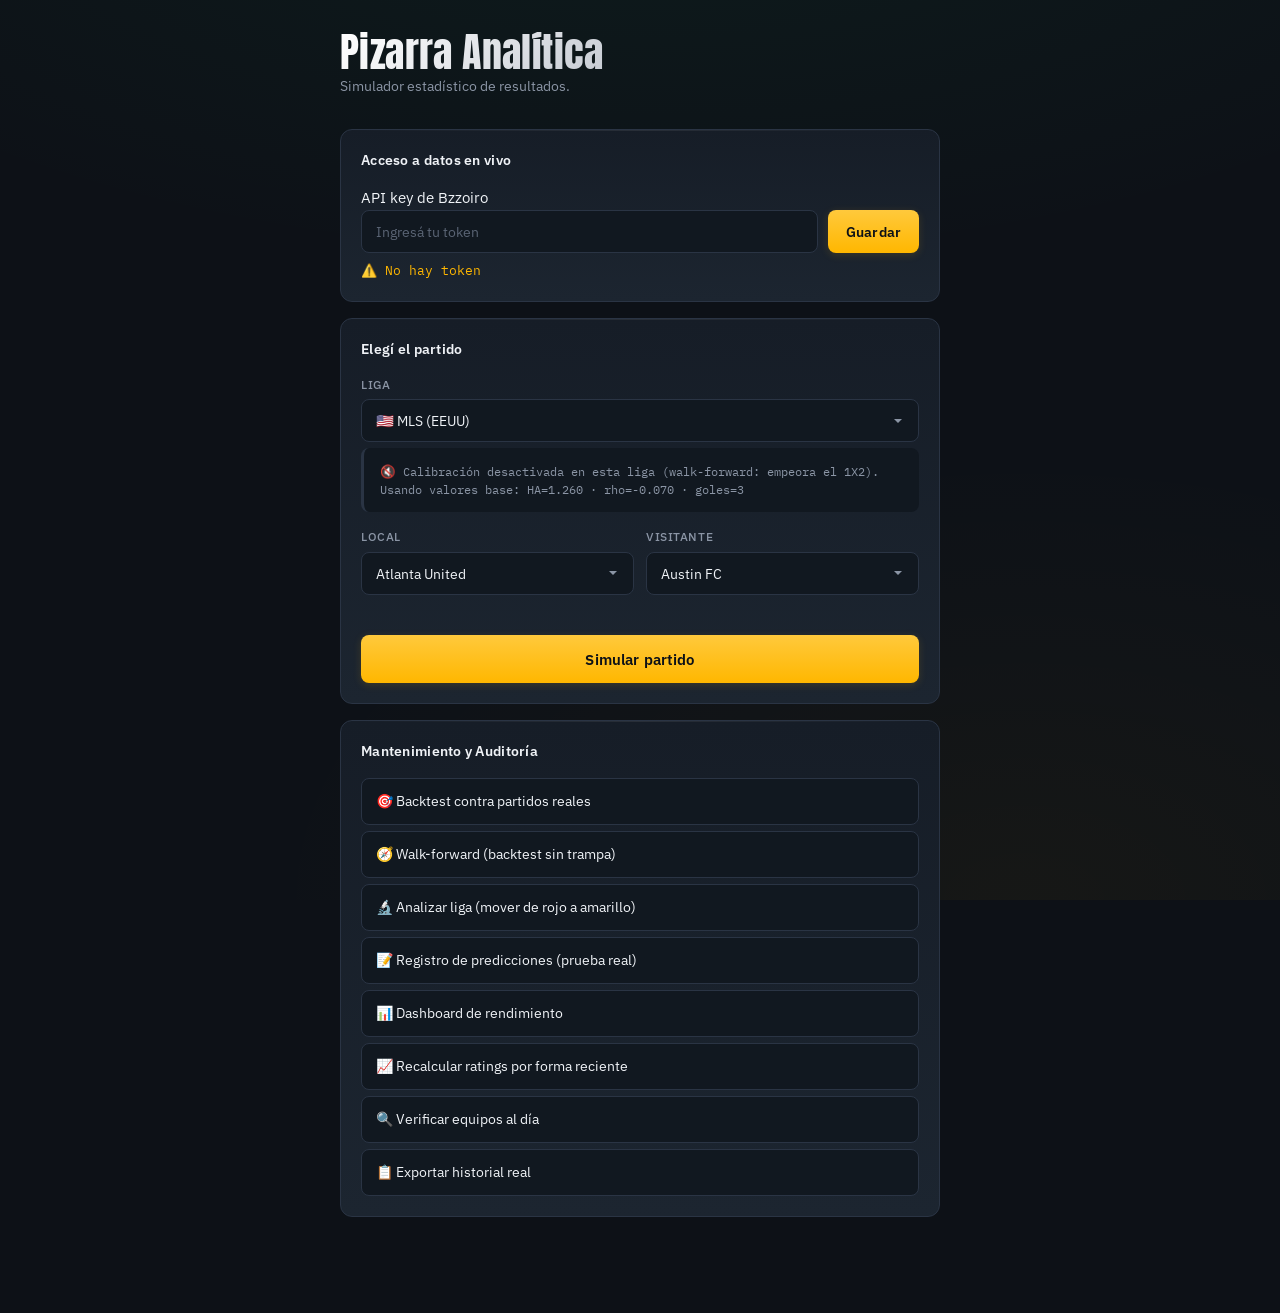
==== commit a0d5b7fc: "Update title and header from 'Pizarra Futbolera' to 'Pizarra Analítica'" ====
--- a/index.html
+++ b/index.html
@@ -3,7 +3,7 @@
 <head>
   <meta charset="UTF-8">
   <meta name="viewport" content="width=device-width, initial-scale=1.0">
-  <title>Pizarra Futbolera — Simulador  resultados</title>
+  <title>Pizarra Analítica — Simulador de resultados</title>
   
   <!-- CONFIGURACIÓN PWA -->
   <link rel="manifest" href="manifest.json">
@@ -25,7 +25,7 @@
         <path d="M15 15 V85" />
         <path d="M15 35 A20 20 0 0 1 35 15" />
       </svg>
-      <h1>Pizarra Futbolera</h1>
+      <h1>Pizarra Analítica</h1>
       <p class="tagline">Simulador estadístico de resultados.</p>
     </header>
 
@@ -76,7 +76,6 @@
         <a href="dashboard.html">📊 Dashboard de rendimiento</a>
         <a href="recalcular-ratings.html">📈 Recalcular ratings por forma reciente</a>
         <a href="verificar-equipos.html">🔍 Verificar equipos al día</a>
-        <a href="verificar-odds.html">🔎 Verificar odds (mapeo Bzzoiro)</a>
         <a href="export-historial.html">📋 Exportar historial real</a>
       </div>
     </section>
